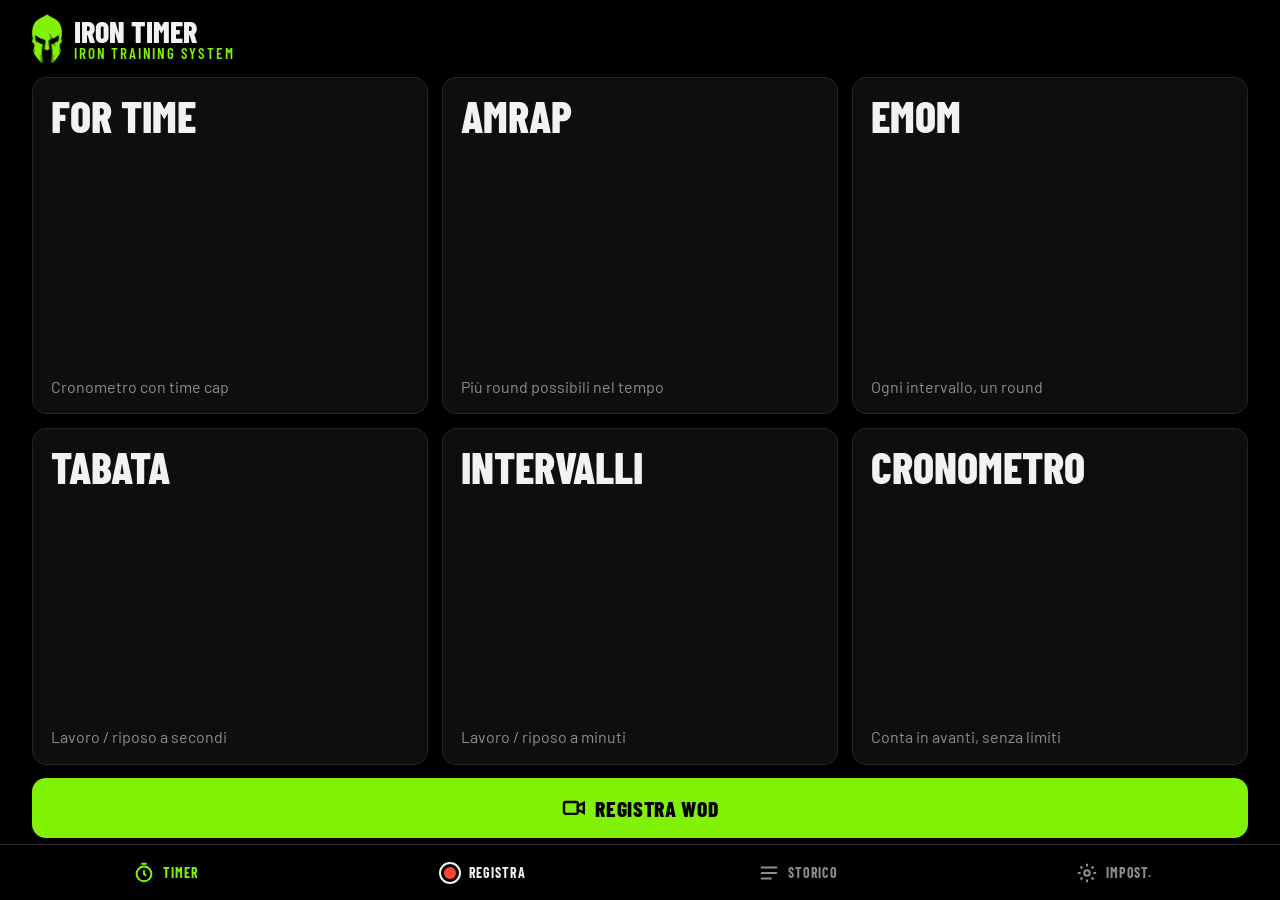
==== index.html @ 82e9e779 "Layout adattivo: tutte le schermate senza scroll su telefono e tablet Co-Authored-By: Claude Opus 5." ====
<!doctype html>
<html lang="it">
<head>
<meta charset="utf-8">
<meta name="viewport" content="width=device-width,initial-scale=1,viewport-fit=cover,user-scalable=no">
<title>Iron Timer</title>
<meta name="theme-color" content="#000000">
<meta name="apple-mobile-web-app-capable" content="yes">
<meta name="mobile-web-app-capable" content="yes">
<meta name="apple-mobile-web-app-status-bar-style" content="black-translucent">
<meta name="apple-mobile-web-app-title" content="Iron Timer">
<link rel="manifest" href="manifest.webmanifest">
<link rel="apple-touch-icon" href="img/apple-touch-icon.png">
<link rel="icon" href="img/icon-192.png">
<link rel="preconnect" href="https://fonts.googleapis.com">
<link rel="preconnect" href="https://fonts.gstatic.com" crossorigin>
<link href="https://fonts.googleapis.com/css2?family=Barlow+Condensed:wght@500;600;700;800&family=Barlow:wght@400;500;600&display=swap" rel="stylesheet">
<style>
/* Every screen is sized from the visible height (--vh) so it fits without scrolling
   on any phone or tablet, portrait or landscape. Only the history list scrolls. */
:root{
  --g:#81F105; --red:#ff4433; --bg:#000; --p:#0e0e0e; --p2:#171717; --b:#262626;
  --t:#f2f2f2; --m:#8d8d8d;
  --st:env(safe-area-inset-top); --sb:env(safe-area-inset-bottom);
  --sl:env(safe-area-inset-left); --sr:env(safe-area-inset-right);
  --cond:'Barlow Condensed','Arial Narrow',system-ui,sans-serif;
  --body:'Barlow',system-ui,-apple-system,sans-serif;
  --vh:1vh;
  --gap:clamp(6px,calc(var(--vh)*1.5),14px);
  --navh:clamp(50px,calc(var(--vh)*8),64px);
  --btn:clamp(42px,calc(var(--vh)*7),62px);
}
@supports (height:1dvh){:root{--vh:1dvh}}
@media (orientation:landscape){:root{--navh:clamp(40px,calc(var(--vh)*10),56px);--btn:clamp(40px,calc(var(--vh)*11),60px)}}
*{box-sizing:border-box;-webkit-tap-highlight-color:transparent}
html,body{margin:0;height:100%;background:var(--bg);color:var(--t);font-family:var(--body);overscroll-behavior:none;overflow:hidden}
body{-webkit-user-select:none;user-select:none;-webkit-text-size-adjust:100%}
button{font:inherit;color:inherit;background:none;border:0;cursor:pointer;padding:0}
input,select{font:inherit;color:var(--t)}
h1,h2,h3{font-family:var(--cond);text-transform:uppercase;letter-spacing:.02em;margin:0}
.muted{color:var(--m)}
.view{position:fixed;inset:0;display:none;flex-direction:column;gap:var(--gap);
  padding:calc(var(--st) + var(--gap)) calc(var(--sr) + clamp(12px,3vw,32px)) calc(var(--sb) + var(--gap)) calc(var(--sl) + clamp(12px,3vw,32px))}
.view.on{display:flex}
.fit{flex:1;min-height:0;display:flex;flex-direction:column;gap:var(--gap)}
.navpad{padding-bottom:calc(var(--sb) + var(--navh) + 6px)}

/* header */
.hdr{display:flex;align-items:center;gap:12px;flex:none}
.hdr img{height:clamp(30px,calc(var(--vh)*6),50px);width:auto}
.hdr .tt{font-family:var(--cond);font-weight:800;font-size:clamp(20px,calc(var(--vh)*3.4),30px);line-height:1;text-transform:uppercase}
.hdr .tt small{display:block;font-size:.5em;font-weight:600;color:var(--g);letter-spacing:.12em}
.hdr .sp{flex:1}
.topbar{display:flex;align-items:center;justify-content:space-between;gap:10px;flex:none}
.back{display:flex;align-items:center;gap:6px;font-family:var(--cond);font-weight:700;font-size:clamp(15px,calc(var(--vh)*2.4),20px);text-transform:uppercase;color:var(--m);height:clamp(30px,calc(var(--vh)*5),40px)}
.pillbtn{height:clamp(30px,calc(var(--vh)*5),40px);padding:0 14px;border-radius:999px;background:var(--p2);border:1px solid var(--b);font-family:var(--cond);font-weight:700;font-size:clamp(14px,calc(var(--vh)*2.2),18px);text-transform:uppercase;letter-spacing:.04em}
.pillbtn:active{border-color:var(--g);color:var(--g)}

/* buttons */
.cta{display:flex;align-items:center;justify-content:center;gap:10px;width:100%;height:var(--btn);flex:none;border-radius:14px;background:var(--g);color:#000;font-family:var(--cond);font-weight:800;font-size:clamp(16px,calc(var(--btn)*.36),23px);text-transform:uppercase;letter-spacing:.03em;text-decoration:none;text-align:center;line-height:1.05;padding:0 10px}
.cta svg{width:1.1em;height:1.1em;flex:none}
.cta.sec{background:var(--p2);color:var(--t);border:1px solid var(--b)}
.cta.red{background:var(--red);color:#fff}
.cta:active{filter:brightness(.85)}

/* home */
.grid{flex:1;min-height:0;display:grid;grid-template-columns:1fr 1fr;grid-template-rows:repeat(3,1fr);gap:var(--gap)}
.mode{min-height:0;background:var(--p);border:1px solid var(--b);border-radius:14px;padding:clamp(8px,calc(var(--vh)*1.8),18px) clamp(10px,2.5vw,18px);text-align:left;display:flex;flex-direction:column;justify-content:space-between;overflow:hidden;transition:border-color .15s,transform .1s}
.mode:active{transform:scale(.97);border-color:var(--g)}
.mode b{font-family:var(--cond);font-size:clamp(18px,calc(var(--vh)*4.4),40px);font-weight:800;text-transform:uppercase;line-height:1}
.mode span{font-size:clamp(11px,calc(var(--vh)*1.7),15px);color:var(--m);line-height:1.25}
.prow{display:flex;align-items:center;gap:8px;flex:none;min-height:0}
.prow .lb{font-family:var(--cond);font-weight:700;font-size:13px;letter-spacing:.12em;color:var(--m);text-transform:uppercase;flex:none}
.pstrip{display:flex;gap:8px;overflow-x:auto;scrollbar-width:none;flex:1;min-width:0;-webkit-overflow-scrolling:touch}
.pstrip::-webkit-scrollbar{display:none}
.pchip{flex:none;display:flex;align-items:center;gap:6px;height:clamp(34px,calc(var(--vh)*5.5),46px);padding:0 4px 0 14px;border-radius:999px;background:var(--p);border:1px solid var(--b);font-family:var(--cond);font-weight:700;font-size:clamp(14px,calc(var(--vh)*2.2),18px);text-transform:uppercase;white-space:nowrap}
.pchip .x{width:28px;height:28px;border-radius:50%;color:var(--m);font-size:18px}
.empty{color:var(--m);font-size:13px}

/* bottom nav */
.nav{position:fixed;left:0;right:0;bottom:0;height:calc(var(--navh) + var(--sb));display:none;background:rgba(0,0,0,.94);border-top:1px solid var(--b);padding:0 calc(var(--sr) + 8px) var(--sb) calc(var(--sl) + 8px);z-index:20}
.nav.on{display:flex}
.nav button{flex:1;display:flex;flex-direction:column;align-items:center;justify-content:center;gap:2px;font-family:var(--cond);font-weight:700;font-size:13px;letter-spacing:.06em;text-transform:uppercase;color:var(--m)}
.nav button svg,.nav .recb i{width:22px;height:22px}
.nav button.on{color:var(--g)}
.nav .recb{color:var(--t)}
.nav .recb i{display:block;border-radius:50%;border:2px solid currentColor;position:relative}
.nav .recb i:after{content:'';position:absolute;inset:3px;border-radius:50%;background:var(--red)}

/* setup */
.titrow{display:flex;align-items:baseline;gap:12px;flex:none;flex-wrap:wrap}
#suTitle{font-size:clamp(26px,calc(var(--vh)*5.5),52px);line-height:1;color:var(--g)}
#suDesc{font-size:clamp(12px,calc(var(--vh)*1.8),15px)}
.sumain{flex:1;min-height:0;display:flex;flex-direction:column;gap:var(--gap)}
.sufields{flex:1;min-height:0;display:grid;grid-auto-rows:minmax(0,1fr);gap:var(--gap)}
.field{background:var(--p);border:1px solid var(--b);border-radius:14px;padding:clamp(8px,calc(var(--vh)*1.6),16px) clamp(10px,2.5vw,16px);min-height:0;display:flex;flex-direction:column;justify-content:center;gap:clamp(4px,calc(var(--vh)*1),10px)}
.field label,.flabel{display:block;font-family:var(--cond);font-weight:700;font-size:clamp(12px,calc(var(--vh)*1.8),15px);letter-spacing:.1em;text-transform:uppercase;color:var(--m)}
.stp{display:flex;align-items:center;justify-content:space-between;gap:10px;min-height:0}
.stp button{width:var(--btn);height:var(--btn);border-radius:12px;background:var(--p2);border:1px solid var(--b);font-size:calc(var(--btn)*.48);font-weight:600;flex:none}
.stp button:active{border-color:var(--g);color:var(--g)}
.stp .val{flex:1;text-align:center;font-family:var(--cond);font-weight:800;font-size:clamp(26px,calc(var(--vh)*6.5),64px);line-height:1;font-variant-numeric:tabular-nums;white-space:nowrap}
.stp .val small{font-size:.4em;color:var(--m);font-weight:600;margin-left:4px}
.stp .val .none{font-size:.62em}
.txt{width:100%;height:clamp(36px,calc(var(--vh)*5.6),48px);border-radius:10px;background:var(--p2);border:1px solid var(--b);padding:0 12px;font-size:16px;-webkit-user-select:text;user-select:text}
.txt:focus{outline:none;border-color:var(--g)}
.namef{flex:none}
#suBtns{display:flex;gap:var(--gap);flex:none}

/* run */
#run{transition:background .25s}
#run.rest{background:#1a0705}
#run.prep{background:#0b0b0b}
.runmain{flex:1;display:flex;flex-direction:column;min-height:0;min-width:0}
.runtop{display:flex;align-items:center;justify-content:space-between;gap:10px}
.runtop .lbl{font-family:var(--cond);font-weight:700;font-size:clamp(15px,calc(var(--vh)*2.4),22px);text-transform:uppercase;letter-spacing:.06em;color:var(--m);white-space:nowrap;overflow:hidden;text-overflow:ellipsis}
.runtop img{height:clamp(26px,calc(var(--vh)*4.4),40px);width:auto;flex:none}
.runmid{flex:1;display:flex;flex-direction:column;align-items:center;justify-content:center;min-height:0;overflow:hidden}
.phase{font-family:var(--cond);font-weight:800;font-size:clamp(20px,calc(var(--vh)*4.5),48px);letter-spacing:.14em;text-transform:uppercase;color:var(--g)}
#run.rest .phase{color:var(--red)}
#run.prep .phase{color:var(--t)}
.big{font-family:var(--cond);font-weight:800;line-height:.9;font-variant-numeric:tabular-nums;font-size:min(31vw,calc(var(--vh)*40));color:var(--g)}
#run.rest .big{color:var(--red)}
#run.prep .big{color:var(--t)}
.sub{font-family:var(--cond);font-weight:700;font-size:clamp(18px,calc(var(--vh)*4),40px);text-transform:uppercase;letter-spacing:.06em;margin-top:4px;text-align:center}
.sub2{font-size:clamp(12px,calc(var(--vh)*1.9),17px);color:var(--m);margin-top:2px;font-variant-numeric:tabular-nums;text-align:center}
.prog{height:6px;background:var(--p2);border-radius:3px;overflow:hidden;margin:var(--gap) 0 0;flex:none}
.prog i{display:block;height:100%;width:0;background:var(--g)}
#run.rest .prog i{background:var(--red)}
.runbtns{display:flex;gap:var(--gap);flex:none}
.runbtns button{height:clamp(54px,calc(var(--vh)*9),84px);border-radius:16px;font-family:var(--cond);font-weight:800;font-size:clamp(18px,calc(var(--vh)*3),28px);text-transform:uppercase}
.rb-sm{flex:0 0 26%;background:var(--p2);border:1px solid var(--b)}
.rb-round{flex:1;background:var(--g);color:#000}
.rb-round:active{filter:brightness(.8)}
.rb-round[hidden]{display:none}

/* record */
#rec{padding:0;gap:0;background:#000}
#rec.on{display:flex;flex-direction:column}
.swrap{position:relative;flex:1;min-height:0;min-width:0;overflow:hidden}
.stage{position:absolute;left:50%;top:50%;transform:translate(-50%,-50%);overflow:hidden;background:#050505}
.stage video,.stage canvas.ov{position:absolute;inset:0;width:100%;height:100%;object-fit:cover}
.stage video.mir{transform:scaleX(-1)}
.rtop{display:flex;align-items:center;gap:8px;flex:none;padding:calc(var(--st) + 10px) calc(var(--sr) + 12px) 10px calc(var(--sl) + 12px)}
.rbtn{width:44px;height:44px;border-radius:50%;background:rgba(255,255,255,.08);display:flex;align-items:center;justify-content:center;flex:none}
.rbtn svg{width:22px;height:22px}
.rbtn:disabled{opacity:.35}
.chip{flex:1;min-width:0;height:44px;border-radius:22px;background:rgba(255,255,255,.08);display:flex;align-items:center;justify-content:center;gap:8px;padding:0 14px;font-family:var(--cond);font-weight:700;font-size:17px;text-transform:uppercase;letter-spacing:.04em;white-space:nowrap;overflow:hidden}
.chip b{color:var(--g);overflow:hidden;text-overflow:ellipsis}
.rtimer{display:none}
.recdot{display:none;align-items:center;gap:6px;font-family:var(--cond);font-weight:700;font-size:18px;font-variant-numeric:tabular-nums}
.recdot i{width:10px;height:10px;border-radius:50%;background:var(--red);animation:bl 1s infinite}
@keyframes bl{50%{opacity:.2}}
#rec.recording .recdot{display:flex}
#rec.recording .chip{display:none}
.rbot{display:flex;align-items:center;justify-content:space-around;flex:none;padding:12px calc(var(--sr) + 12px) calc(var(--sb) + 14px) calc(var(--sl) + 12px)}
.shut{width:76px;height:76px;border-radius:50%;border:4px solid #fff;display:flex;align-items:center;justify-content:center}
.shut i{width:58px;height:58px;border-radius:50%;background:var(--red);transition:all .2s}
#rec.recording .shut i{width:28px;height:28px;border-radius:7px}
.side{width:60px;height:60px;border-radius:50%;background:rgba(255,255,255,.08);display:flex;align-items:center;justify-content:center;font-family:var(--cond);font-weight:800;font-size:15px;text-transform:uppercase;line-height:1;text-align:center}
.side svg{width:28px;height:28px}
.side.rnd{background:var(--g);color:#000;font-size:17px}
.side[hidden]{visibility:hidden;display:flex}
.camerr{position:absolute;inset:0;display:none;align-items:center;justify-content:center;text-align:center;padding:30px;color:var(--m);z-index:2}
.camerr.on{display:flex}
.flash{position:absolute;inset:0;background:#fff;opacity:0;pointer-events:none;z-index:4;transition:opacity .25s}
#rc{position:fixed;left:-9999px;top:0;width:2px;height:2px;opacity:0;pointer-events:none}

/* history (the one screen that scrolls: it is a growing list) */
.scroll{flex:1;min-height:0;overflow-y:auto;-webkit-overflow-scrolling:touch}
.list{display:flex;flex-direction:column;gap:8px}
.item{display:flex;align-items:center;gap:12px;background:var(--p);border:1px solid var(--b);border-radius:12px;padding:12px 14px;text-align:left;width:100%}
.item .grow{flex:1;min-width:0}
.item .t1{font-family:var(--cond);font-weight:700;font-size:20px;text-transform:uppercase;white-space:nowrap;overflow:hidden;text-overflow:ellipsis}
.item .t2{font-size:13px;color:var(--m)}
.item .res{font-family:var(--cond);font-weight:800;font-size:24px;color:var(--g);white-space:nowrap}
.x{width:32px;height:32px;border-radius:8px;color:var(--m);font-size:20px;flex:none}

/* settings */
.sgrid{flex:1;min-height:0;display:grid;grid-template-columns:1fr;grid-auto-rows:minmax(0,auto);align-content:start;gap:var(--gap)}
.sgrid .field>*{flex-shrink:0}
.foot{font-size:12px;color:var(--m);text-align:center;margin-top:4px}

/* toggle pills + segmented controls */
.pills{display:grid;grid-template-columns:repeat(3,1fr);gap:8px}
.pill{display:flex;height:clamp(36px,calc(var(--vh)*5.5),46px);min-width:0}
.pill input{position:absolute;opacity:0;width:0;height:0}
.pill span{flex:1;display:flex;align-items:center;justify-content:center;text-align:center;border-radius:10px;background:var(--p2);border:1px solid var(--b);font-size:clamp(12px,calc(var(--vh)*1.9),15px);font-weight:600;color:var(--m);padding:0 4px;line-height:1.1;transition:.15s}
.pill input:checked+span{background:var(--g);border-color:var(--g);color:#000}
.seg{display:flex;background:var(--p2);border:1px solid var(--b);border-radius:10px;padding:3px;gap:3px}
.seg button{flex:1;height:clamp(30px,calc(var(--vh)*4.6),38px);border-radius:8px;font-family:var(--cond);font-weight:700;font-size:clamp(14px,calc(var(--vh)*2.2),17px);text-transform:uppercase;color:var(--m);padding:0 6px;white-space:nowrap}
.seg button.on{background:var(--g);color:#000}
.srow{display:flex;align-items:center;gap:10px}
.srow .flabel{width:86px;flex:none}
.srow .seg{flex:1}

/* sheets */
.sheet{position:fixed;inset:0;z-index:40;display:none;background:rgba(0,0,0,.6)}
.sheet.on{display:block}
.pan{position:absolute;left:0;right:0;bottom:0;max-height:calc(var(--vh)*100 - var(--st) - 8px);overflow-y:auto;background:#0d0d0d;border-top:1px solid var(--b);border-radius:20px 20px 0 0;padding:clamp(12px,calc(var(--vh)*2),20px) calc(var(--sr) + 16px) calc(var(--sb) + 14px) calc(var(--sl) + 16px);display:flex;flex-direction:column;gap:var(--gap)}
.pan h2{font-size:clamp(20px,calc(var(--vh)*3.4),28px)}
.pcols{display:flex;flex-direction:column;gap:var(--gap)}
.pcol{display:flex;flex-direction:column;gap:var(--gap);min-width:0}
.media{width:100%;max-height:calc(var(--vh)*45);border-radius:12px;background:#000;display:block;object-fit:contain}
.res-big{font-family:var(--cond);font-weight:800;font-size:clamp(40px,calc(var(--vh)*8),72px);color:var(--g);line-height:1;text-align:center;font-variant-numeric:tabular-nums}
.splits{font-size:13px;color:var(--m);text-align:center;font-variant-numeric:tabular-nums}
.tiles{display:grid;grid-template-columns:repeat(auto-fill,minmax(150px,1fr));gap:8px}
.tile{background:var(--p);border:1px solid var(--b);border-radius:12px;padding:10px 12px;text-align:left;min-width:0}
.tile b{display:block;font-family:var(--cond);font-weight:800;font-size:19px;text-transform:uppercase;white-space:nowrap;overflow:hidden;text-overflow:ellipsis}
.tile span{display:block;font-size:12px;color:var(--m);white-space:nowrap;overflow:hidden;text-overflow:ellipsis}
.tile:active{border-color:var(--g)}
.btnrow{display:flex;gap:var(--gap)}
.btnrow>.cta,#suBtns>.cta{flex:1 1 0;width:auto;min-width:0}

/* install banner, toast */
.inst{display:none;align-items:center;gap:10px;background:var(--p2);border:1px solid var(--b);border-radius:12px;padding:8px 10px;font-size:13px;line-height:1.3;flex:none}
.inst.on{display:flex}
.inst .grow{flex:1}
.inst button.go{background:var(--g);color:#000;border-radius:8px;padding:7px 12px;font-family:var(--cond);font-weight:800;text-transform:uppercase}
.toast{position:fixed;left:50%;bottom:calc(var(--sb) + var(--navh) + 30px);transform:translateX(-50%);background:#222;color:#fff;padding:10px 16px;border-radius:10px;font-size:15px;z-index:60;opacity:0;transition:opacity .25s;pointer-events:none;max-width:86vw;text-align:center}
.toast.on{opacity:1}

/* ===== tablets and wide screens (portrait) ===== */
@media (min-width:700px) and (orientation:portrait){
  .sgrid{grid-template-columns:1fr 1fr}
  .mode b{font-size:clamp(28px,5.5vw,52px)}
  .mode span{font-size:clamp(13px,2vw,18px)}
  .pan{left:50%;right:auto;width:min(100%,640px);transform:translateX(-50%)}
}

/* ===== landscape (phones and tablets) ===== */
@media (orientation:landscape){
  .grid{grid-template-columns:repeat(3,1fr);grid-template-rows:repeat(2,1fr)}
  .mode b{font-size:clamp(18px,calc(var(--vh)*6.4),44px)}
  .mode span{font-size:clamp(11px,calc(var(--vh)*2.6),16px)}
  .nav button{flex-direction:row;gap:8px;font-size:14px}
  /* setup: settings on the left, actions on the right */
  .sumain{display:grid;grid-template-columns:1fr minmax(170px,28%);grid-template-rows:minmax(0,1fr) auto;gap:var(--gap)}
  .sufields{grid-column:1;grid-row:1;grid-auto-flow:column;grid-auto-columns:minmax(0,1fr);grid-auto-rows:auto;grid-template-rows:minmax(0,1fr)}
  .namef{grid-column:1;grid-row:2}
  #suBtns{grid-column:2;grid-row:1 / span 2;flex-direction:column}
  #suBtns .cta{flex:1;height:auto;min-height:40px}
  .stp{flex-wrap:wrap;row-gap:clamp(4px,calc(var(--vh)*1.5),12px)}
  .stp .val{order:-1;flex:1 0 100%;font-size:clamp(26px,calc(var(--vh)*11),110px)}
  .stp button{flex:1;width:auto;height:clamp(36px,calc(var(--vh)*10),76px)}
  /* settings in two columns */
  .sgrid{grid-template-columns:1fr 1fr}
  /* timer: number on the left, buttons stacked on the right */
  #run.on{flex-direction:row}
  .runbtns{flex-direction:column;width:clamp(120px,20vw,220px)}
  .runbtns button{height:auto;flex:1;min-height:0}
  .rb-sm{flex:1 1 0}
  .rb-round{flex:2 1 0}
  .big{font-size:min(21vw,calc(var(--vh)*52))}
  .phase{font-size:clamp(18px,calc(var(--vh)*6.5),44px)}
  .sub{font-size:clamp(18px,calc(var(--vh)*7),40px)}
  .sub2{font-size:clamp(12px,calc(var(--vh)*3.2),17px)}
  /* camera: controls on the sides, like the phone camera */
  #rec.on{flex-direction:row}
  #rec .rtop{flex-direction:column;justify-content:space-between;padding:calc(var(--st) + 12px) 10px calc(var(--sb) + 12px) calc(var(--sl) + 10px)}
  #rec .chip{display:none}
  .rtimer{display:flex}
  #rec.recording .rtimer{display:none}
  .recdot{flex:none!important;writing-mode:vertical-rl;transform:rotate(180deg);font-size:16px}
  #rec .rbot{flex-direction:column-reverse;justify-content:space-around;padding:calc(var(--st) + 12px) calc(var(--sr) + 12px) calc(var(--sb) + 12px) 10px}
  .shut{width:70px;height:70px}.shut i{width:54px;height:54px}
  .side{width:56px;height:56px}
  /* sheets: wider, content in two columns */
  .pan{left:50%;right:auto;width:min(100%,900px);transform:translateX(-50%)}
  .pcols{flex-direction:row;align-items:stretch}
  .pcols>.pcol{flex:1}
  .media{max-height:calc(var(--vh)*62)}
}
@media (orientation:landscape) and (max-height:430px){
  .hdr .tt small{display:none}
  #suDesc{display:none}
  .mode span{display:none}
  .mode{justify-content:center}
}
@media (max-height:600px) and (orientation:portrait){
  .mode span{display:none}
}
</style>
</head>
<body>

<!-- HOME -->
<section class="view on navpad" id="home">
  <div class="hdr"><img src="img/helmet.png" alt=""><div class="tt">Iron Timer<small>Iron Training System</small></div></div>
  <div class="inst" id="inst"><div class="grow" id="instTxt"></div><button class="go" id="instGo" hidden>Installa</button><button class="x" id="instX">×</button></div>
  <div class="fit">
    <div class="grid" id="modes"></div>
    <button class="cta" id="homeRec"><svg viewBox="0 0 24 24" fill="none" stroke="currentColor" stroke-width="2.4"><rect x="2" y="6" width="14" height="12" rx="2"/><path d="M16 10l6-3v10l-6-3z"/></svg>Registra WOD</button>
    <div class="prow" id="prow"><span class="lb">Preset</span><div class="pstrip" id="presets"></div></div>
  </div>
</section>

<!-- SETUP -->
<section class="view" id="setup">
  <div class="topbar"><button class="back" data-back>‹ Indietro</button><button class="pillbtn" id="suSave">☆ Salva preset</button></div>
  <div class="titrow"><h1 id="suTitle"></h1><span class="muted" id="suDesc"></span></div>
  <div class="sumain">
    <div class="sufields" id="suFields"></div>
    <div class="field namef"><input class="txt" id="suName" placeholder="Nome del WOD (facoltativo): Fran, Murph…" maxlength="40"></div>
    <div id="suBtns">
      <button class="cta" id="suStart">Avvia timer</button>
      <button class="cta red" id="suRec">Registra con timer</button>
    </div>
  </div>
</section>

<!-- RUN -->
<section class="view" id="run">
  <div class="runmain">
    <div class="runtop"><div class="lbl" id="runLbl"></div><img src="img/helmet.png" alt=""></div>
    <div class="runmid">
      <div class="phase" id="runPhase"></div>
      <div class="big" id="runBig">0:00</div>
      <div class="sub" id="runSub"></div>
      <div class="sub2" id="runSub2"></div>
    </div>
    <div class="prog"><i id="runProg"></i></div>
  </div>
  <div class="runbtns">
    <button class="rb-sm" id="runStop">Stop</button>
    <button class="rb-round" id="runRound">+1 Round</button>
    <button class="rb-sm" id="runPause">Pausa</button>
  </div>
</section>

<!-- RECORD -->
<section class="view" id="rec">
  <div class="rtop">
    <button class="rbtn" id="recClose" aria-label="Chiudi"><svg viewBox="0 0 24 24" fill="none" stroke="#fff" stroke-width="2.5" stroke-linecap="round"><path d="M6 6l12 12M18 6L6 18"/></svg></button>
    <button class="chip" id="recChip"><span class="muted">Timer</span><b id="recChipTxt">Nessuno</b></button>
    <button class="rbtn rtimer" id="recTmr" aria-label="Timer"><svg viewBox="0 0 24 24" fill="none" stroke="#81F105" stroke-width="2.4" stroke-linecap="round"><circle cx="12" cy="13" r="8"/><path d="M12 9v4l2.5 2M9 2h6"/></svg></button>
    <div class="recdot" style="flex:1;justify-content:center"><i></i><span id="recTime">0:00</span></div>
    <button class="rbtn" id="recOv" aria-label="Dati sul video"><svg viewBox="0 0 24 24" fill="none" stroke="#fff" stroke-width="2.2" stroke-linecap="round"><path d="M4 7h10M18 7h2M4 17h4M12 17h8"/><circle cx="16" cy="7" r="2"/><circle cx="10" cy="17" r="2"/></svg></button>
    <button class="rbtn" id="recFlip" aria-label="Gira camera"><svg viewBox="0 0 24 24" fill="none" stroke="#fff" stroke-width="2.2" stroke-linecap="round" stroke-linejoin="round"><path d="M20 11a8 8 0 0 0-14.3-4.9L4 8"/><path d="M4 4v4h4"/><path d="M4 13a8 8 0 0 0 14.3 4.9L20 16"/><path d="M20 20v-4h-4"/></svg></button>
  </div>
  <div class="swrap" id="swrap">
    <div class="stage" id="stage">
      <video id="vid" playsinline muted autoplay></video>
      <canvas class="ov" id="ov"></canvas>
    </div>
    <div class="camerr" id="camErr"></div>
    <div class="flash" id="flash"></div>
  </div>
  <div class="rbot">
    <button class="side" id="recPhoto" aria-label="Foto"><svg viewBox="0 0 24 24" fill="none" stroke="#fff" stroke-width="2.2" stroke-linejoin="round"><path d="M4 8h3l2-3h6l2 3h3v11H4z"/><circle cx="12" cy="13" r="3.5"/></svg></button>
    <button class="shut" id="recBtn" aria-label="Registra"><i></i></button>
    <button class="side rnd" id="recRound" hidden>+1<br>Rnd</button>
  </div>
  <canvas id="rc"></canvas>
</section>

<!-- HISTORY -->
<section class="view navpad" id="hist">
  <div class="hdr"><img src="img/helmet.png" alt=""><div class="tt">Storico<small>I tuoi WOD</small></div></div>
  <div class="scroll"><div class="list" id="histList"></div></div>
</section>

<!-- SETTINGS -->
<section class="view navpad" id="sett">
  <div class="hdr"><img src="img/helmet.png" alt=""><div class="tt">Impostazioni<small>Iron Timer</small></div></div>
  <div class="sgrid">
    <div class="field"><span class="flabel">Conto alla rovescia iniziale</span><div class="seg" id="setCd"></div></div>
    <div class="field"><span class="flabel">Avvisi</span><div class="pills">
      <label class="pill"><input type="checkbox" id="setBeep"><span>Beep</span></label>
      <label class="pill"><input type="checkbox" id="setVoice"><span>Voce</span></label>
      <label class="pill"><input type="checkbox" id="setVib"><span>Vibrazione</span></label>
    </div></div>
    <div class="field"><span class="flabel">Il tuo nome (per i video)</span><input class="txt" id="setName" placeholder="Nome atleta" maxlength="30"></div>
    <div class="field"><span class="flabel">Qualità video</span><div class="seg" id="setQ"></div></div>
    <div class="field"><div class="btnrow"><button class="cta sec" id="setClear" style="height:clamp(36px,calc(var(--vh)*5.6),46px);font-size:16px">Cancella storico</button></div>
      <div class="foot">Iron Timer v4 · Iron Training System · I dati restano su questo dispositivo</div></div>
  </div>
</section>

<nav class="nav on" id="nav">
  <button data-go="home" class="on"><svg viewBox="0 0 24 24" fill="none" stroke="currentColor" stroke-width="2.2"><circle cx="12" cy="13" r="8"/><path d="M12 9v4l2.5 2M9 2h6"/></svg>Timer</button>
  <button data-go="rec" class="recb"><i></i>Registra</button>
  <button data-go="hist"><svg viewBox="0 0 24 24" fill="none" stroke="currentColor" stroke-width="2.2" stroke-linecap="round"><path d="M4 6h16M4 12h16M4 18h10"/></svg>Storico</button>
  <button data-go="sett"><svg viewBox="0 0 24 24" fill="none" stroke="currentColor" stroke-width="2.2"><circle cx="12" cy="12" r="3"/><path d="M12 2v3M12 19v3M2 12h3M19 12h3M4.9 4.9l2.1 2.1M17 17l2.1 2.1M4.9 19.1L7 17M17 7l2.1-2.1"/></svg>Impost.</button>
</nav>

<!-- Overlay settings sheet -->
<div class="sheet" id="shOv"><div class="pan">
  <h2>Dati sul video</h2>
  <div class="pcols">
    <div class="pcol"><div class="pills" id="ovToggles"></div><input class="txt" id="ovName" placeholder="Nome atleta" maxlength="30"></div>
    <div class="pcol">
      <div class="srow"><span class="flabel">Posizione</span><div class="seg" id="ovPos"></div></div>
      <div class="srow"><span class="flabel">Misura</span><div class="seg" id="ovSize"></div></div>
      <div class="srow"><span class="flabel">Sfondo</span><div class="seg" id="ovBg"></div></div>
      <div class="srow"><span class="flabel">Colore</span><div class="seg" id="ovCol"></div></div>
    </div>
  </div>
  <button class="cta" data-close>Fatto</button>
</div></div>

<!-- Timer pick sheet (record) -->
<div class="sheet" id="shPick"><div class="pan">
  <h2>Timer per la ripresa</h2>
  <div class="tiles" id="pickList"></div>
  <button class="cta sec" data-close>Chiudi</button>
</div></div>

<!-- Result sheet -->
<div class="sheet" id="shRes"><div class="pan">
  <div class="pcols">
    <div class="pcol" style="justify-content:center">
      <h2 id="resTitle">Risultato</h2>
      <div class="res-big" id="resBig"></div>
      <div class="splits" id="resSplits"></div>
    </div>
    <div class="pcol">
      <div id="resRepsF" style="display:flex;gap:10px"><input class="txt" id="resRounds" type="number" inputmode="numeric" placeholder="Round"><input class="txt" id="resReps" type="number" inputmode="numeric" placeholder="+ Reps"></div>
      <input class="txt" id="resNotes" placeholder="Note: RX, 43 kg, scaled…" maxlength="80">
      <div class="btnrow"><button class="cta sec" id="resDiscard">Scarta</button><button class="cta" id="resSave">Salva</button></div>
    </div>
  </div>
</div></div>

<!-- Media sheet -->
<div class="sheet" id="shMedia"><div class="pan">
  <div class="pcols">
    <div class="pcol" style="flex:1.6"><h2 id="mTitle">Video pronto</h2><div id="mBox"></div></div>
    <div class="pcol" style="justify-content:flex-end">
      <p class="muted" id="mHint" style="font-size:13px;margin:0"></p>
      <button class="cta" id="mShare">Salva / Condividi</button>
      <a class="cta sec" id="mDl" download>Scarica file</a>
      <button class="cta sec" id="mClose">Chiudi</button>
    </div>
  </div>
</div></div>

<div class="toast" id="toast"></div>
<script src="app.js"></script>
</body>
</html>
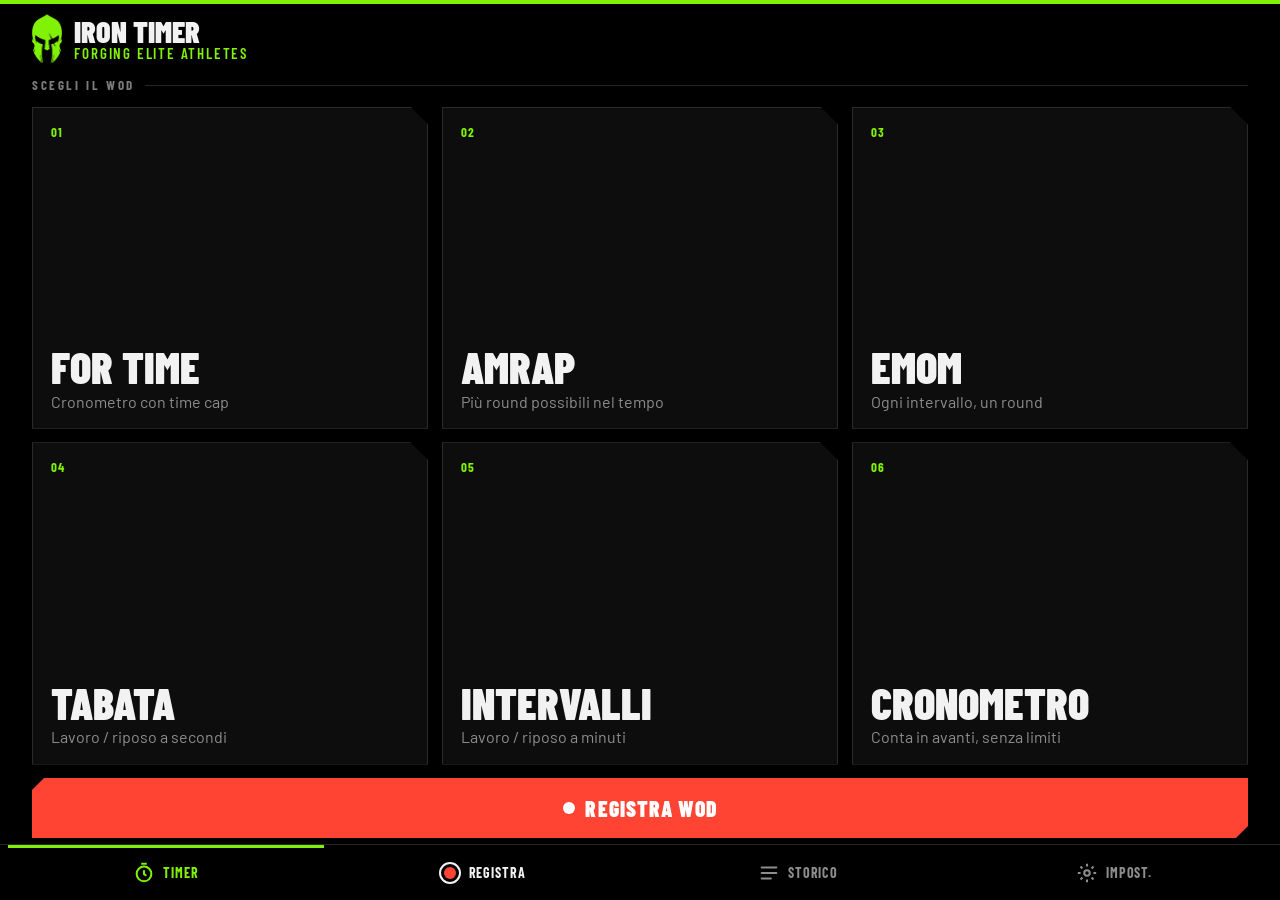
==== commit 81e4ae97: "Stile A Spartano: angoli tagliati, numeri luminosi, barra a tacche, overlay con filo verde Co-Author" ====
--- a/index.html
+++ b/index.html
@@ -14,7 +14,7 @@
 <link rel="icon" href="img/icon-192.png">
 <link rel="preconnect" href="https://fonts.googleapis.com">
 <link rel="preconnect" href="https://fonts.gstatic.com" crossorigin>
-<link href="https://fonts.googleapis.com/css2?family=Barlow+Condensed:wght@500;600;700;800&family=Barlow:wght@400;500;600&display=swap" rel="stylesheet">
+<link href="https://fonts.googleapis.com/css2?family=Barlow+Condensed:wght@500;600;700;800;900&family=Barlow:wght@400;500;600&display=swap" rel="stylesheet">
 <style>
 /* Every screen is sized from the visible height (--vh) so it fits without scrolling
    on any phone or tablet, portrait or landscape. Only the history list scrolls. */
@@ -68,7 +68,7 @@
 .mode{min-height:0;background:var(--p);border:1px solid var(--b);border-radius:14px;padding:clamp(8px,calc(var(--vh)*1.8),18px) clamp(10px,2.5vw,18px);text-align:left;display:flex;flex-direction:column;justify-content:space-between;overflow:hidden;transition:border-color .15s,transform .1s}
 .mode:active{transform:scale(.97);border-color:var(--g)}
 .mode b{font-family:var(--cond);font-size:clamp(18px,calc(var(--vh)*4.4),40px);font-weight:800;text-transform:uppercase;line-height:1}
-.mode span{font-size:clamp(11px,calc(var(--vh)*1.7),15px);color:var(--m);line-height:1.25}
+.mode .d{font-size:clamp(11px,calc(var(--vh)*1.7),15px);color:var(--m);line-height:1.25}
 .prow{display:flex;align-items:center;gap:8px;flex:none;min-height:0}
 .prow .lb{font-family:var(--cond);font-weight:700;font-size:13px;letter-spacing:.12em;color:var(--m);text-transform:uppercase;flex:none}
 .pstrip{display:flex;gap:8px;overflow-x:auto;scrollbar-width:none;flex:1;min-width:0;-webkit-overflow-scrolling:touch}
@@ -125,7 +125,7 @@
 .sub2{font-size:clamp(12px,calc(var(--vh)*1.9),17px);color:var(--m);margin-top:2px;font-variant-numeric:tabular-nums;text-align:center}
 .prog{height:6px;background:var(--p2);border-radius:3px;overflow:hidden;margin:var(--gap) 0 0;flex:none}
 .prog i{display:block;height:100%;width:0;background:var(--g)}
-#run.rest .prog i{background:var(--red)}
+#run.rest .prog i.on{background:var(--red)}
 .runbtns{display:flex;gap:var(--gap);flex:none}
 .runbtns button{height:clamp(54px,calc(var(--vh)*9),84px);border-radius:16px;font-family:var(--cond);font-weight:800;font-size:clamp(18px,calc(var(--vh)*3),28px);text-transform:uppercase}
 .rb-sm{flex:0 0 26%;background:var(--p2);border:1px solid var(--b)}
@@ -218,12 +218,65 @@
 .inst button.go{background:var(--g);color:#000;border-radius:8px;padding:7px 12px;font-family:var(--cond);font-weight:800;text-transform:uppercase}
 .toast{position:fixed;left:50%;bottom:calc(var(--sb) + var(--navh) + 30px);transform:translateX(-50%);background:#222;color:#fff;padding:10px 16px;border-radius:10px;font-size:15px;z-index:60;opacity:0;transition:opacity .25s;pointer-events:none;max-width:86vw;text-align:center}
 .toast.on{opacity:1}
+/* ===== Style A · Spartano ===== */
+#home::before,#setup::before,#run::before,#hist::before,#sett::before{content:'';position:absolute;left:0;right:0;top:0;height:4px;background:var(--g);z-index:1}
+#run.rest::before{background:var(--red)}
+#run.prep::before{background:#444}
+.hdr .tt{font-weight:900}
+.slabel{display:flex;align-items:center;gap:10px;flex:none;font-family:var(--cond);font-weight:700;font-size:13px;letter-spacing:.2em;color:#7d7d7d;text-transform:uppercase}
+.slabel:after{content:'';flex:1;height:1px;background:var(--b)}
+.mode{border-radius:0;clip-path:polygon(0 0,calc(100% - 18px) 0,100% 18px,100% 100%,0 100%);background:#0d0d0d;border-color:#2a2a2a}
+.mode .num{font-style:normal;font-family:var(--cond);font-weight:700;font-size:13px;letter-spacing:.1em;color:var(--g);text-transform:uppercase}
+.mode .mt{display:flex;flex-direction:column;gap:4px}
+.mode b{font-weight:900;line-height:.95}
+.mode.last{background:var(--g);border-color:var(--g);color:#000}
+.mode.last .num{color:#000}
+.mode.last .d{color:#1d3a00}
+.cta{border-radius:0;clip-path:polygon(12px 0,100% 0,100% calc(100% - 12px),calc(100% - 12px) 100%,0 100%,0 12px);font-weight:900;letter-spacing:.05em}
+.rdot{width:.6em;height:.6em;border-radius:50%;background:#fff;flex:none}
+.pchip{border-radius:0;border-color:#2a2a2a;font-weight:800}
+.nav button.on{box-shadow:inset 0 3px 0 var(--g)}
+.field,.item,.tile,.inst{border-radius:4px}
+.pan{border-radius:6px 6px 0 0;border-top:3px solid var(--g)}
+.stp button,.txt,.seg,.seg button,.pill span,.pillbtn{border-radius:3px}
+#suTitle{font-weight:900}
+.titrow{border-left:4px solid var(--g);padding-left:10px}
+/* timer */
+.phase{letter-spacing:.4em;padding-left:.4em;font-weight:900}
+.big{font-weight:900;text-shadow:0 0 .22em rgba(129,241,5,.45)}
+#run.rest .big{text-shadow:0 0 .22em rgba(255,68,51,.45)}
+#run.prep .big{text-shadow:none}
+.sub{display:flex;align-items:center;justify-content:center;gap:.4em;font-weight:900}
+.sub:before,.sub:after{content:'';width:1.2em;height:1px;background:#3a3a3a}
+.sub:empty{display:none}
+.prog{height:auto;background:none;border-radius:0;display:grid;gap:3px}
+.prog i{display:block;height:8px;background:#1e1e1e;width:auto}
+.prog i.on{background:var(--g)}
+.prog i.cur{background:#3f6e0a}
+#run.rest .prog i.on{background:var(--red)}
+.runbtns button{border-radius:0;font-weight:900}
+.rb-sm{background:#111;border-color:#2a2a2a;clip-path:polygon(12px 0,100% 0,100% 100%,0 100%,0 12px)}
+.rb-round{clip-path:polygon(0 0,calc(100% - 16px) 0,100% 16px,100% 100%,16px 100%,0 calc(100% - 16px))}
+#runPause{clip-path:polygon(0 0,calc(100% - 12px) 0,100% 12px,100% 100%,0 100%)}
+/* camera */
+.chip{border-radius:0;background:transparent;border:1px solid #2a2a2a;font-weight:800}
+.rbtn{background:#161616}
+.side{background:#161616}
+.side.rnd{border-radius:0;clip-path:polygon(0 0,calc(100% - 12px) 0,100% 12px,100% 100%,12px 100%,0 calc(100% - 12px));font-weight:900}
+@media (orientation:landscape) and (max-height:430px){.slabel{display:none}}
+.mode b{font-size:min(clamp(18px,calc(var(--vh)*4.4),40px),8vw)}
+#run.rest .prog i.cur{background:#6e1c14}
+.runbtns:has(.rb-round[hidden]) .rb-sm{flex:1 1 0}
+@media (orientation:landscape){.mode b{font-size:min(clamp(18px,calc(var(--vh)*6.4),44px),4.3vw)}}
+@media (min-width:700px) and (orientation:portrait){.mode b{font-size:clamp(28px,5.5vw,52px)}}
+.sgate{position:fixed;inset:0;z-index:80;background:#000;display:none;flex-direction:column;align-items:center;justify-content:center;gap:18px;text-align:center;padding:calc(var(--st) + 20px) 24px calc(var(--sb) + 20px)}
+.sgate.on{display:flex}
 
 /* ===== tablets and wide screens (portrait) ===== */
 @media (min-width:700px) and (orientation:portrait){
   .sgrid{grid-template-columns:1fr 1fr}
   .mode b{font-size:clamp(28px,5.5vw,52px)}
-  .mode span{font-size:clamp(13px,2vw,18px)}
+  .mode .d{font-size:clamp(13px,2vw,18px)}
   .pan{left:50%;right:auto;width:min(100%,640px);transform:translateX(-50%)}
 }
 
@@ -231,7 +284,7 @@
 @media (orientation:landscape){
   .grid{grid-template-columns:repeat(3,1fr);grid-template-rows:repeat(2,1fr)}
   .mode b{font-size:clamp(18px,calc(var(--vh)*6.4),44px)}
-  .mode span{font-size:clamp(11px,calc(var(--vh)*2.6),16px)}
+  .mode .d{font-size:clamp(11px,calc(var(--vh)*2.6),16px)}
   .nav button{flex-direction:row;gap:8px;font-size:14px}
   /* setup: settings on the left, actions on the right */
   .sumain{display:grid;grid-template-columns:1fr minmax(170px,28%);grid-template-rows:minmax(0,1fr) auto;gap:var(--gap)}
@@ -273,11 +326,11 @@
 @media (orientation:landscape) and (max-height:430px){
   .hdr .tt small{display:none}
   #suDesc{display:none}
-  .mode span{display:none}
+  .mode .d{display:none}
   .mode{justify-content:center}
 }
 @media (max-height:600px) and (orientation:portrait){
-  .mode span{display:none}
+  .mode .d{display:none}
 }
 </style>
 </head>
@@ -285,11 +338,12 @@
 
 <!-- HOME -->
 <section class="view on navpad" id="home">
-  <div class="hdr"><img src="img/helmet.png" alt=""><div class="tt">Iron Timer<small>Iron Training System</small></div></div>
+  <div class="hdr"><img src="img/helmet.png" alt=""><div class="tt">Iron Timer<small>Forging elite athletes</small></div></div>
   <div class="inst" id="inst"><div class="grow" id="instTxt"></div><button class="go" id="instGo" hidden>Installa</button><button class="x" id="instX">×</button></div>
   <div class="fit">
+    <div class="slabel">Scegli il WOD</div>
     <div class="grid" id="modes"></div>
-    <button class="cta" id="homeRec"><svg viewBox="0 0 24 24" fill="none" stroke="currentColor" stroke-width="2.4"><rect x="2" y="6" width="14" height="12" rx="2"/><path d="M16 10l6-3v10l-6-3z"/></svg>Registra WOD</button>
+    <button class="cta red" id="homeRec"><span class="rdot"></span>Registra WOD</button>
     <div class="prow" id="prow"><span class="lb">Preset</span><div class="pstrip" id="presets"></div></div>
   </div>
 </section>
@@ -318,7 +372,7 @@
       <div class="sub" id="runSub"></div>
       <div class="sub2" id="runSub2"></div>
     </div>
-    <div class="prog"><i id="runProg"></i></div>
+    <div class="prog" id="runProg"></div>
   </div>
   <div class="runbtns">
     <button class="rb-sm" id="runStop">Stop</button>
@@ -372,7 +426,7 @@
     <div class="field"><span class="flabel">Il tuo nome (per i video)</span><input class="txt" id="setName" placeholder="Nome atleta" maxlength="30"></div>
     <div class="field"><span class="flabel">Qualità video</span><div class="seg" id="setQ"></div></div>
     <div class="field"><div class="btnrow"><button class="cta sec" id="setClear" style="height:clamp(36px,calc(var(--vh)*5.6),46px);font-size:16px">Cancella storico</button></div>
-      <div class="foot">Iron Timer v4 · Iron Training System · I dati restano su questo dispositivo</div></div>
+      <div class="foot">Iron Timer v6 · Iron Training System · I dati restano su questo dispositivo</div></div>
   </div>
 </section>
 
@@ -434,6 +488,13 @@
   </div>
 </div></div>
 
+<div class="sgate" id="sgate">
+  <img src="img/helmet.png" alt="" style="height:90px;width:auto">
+  <h2 style="font-size:30px;line-height:1.05">Apri Iron Timer<br>con Chrome</h2>
+  <p class="muted" style="margin:0;font-size:15px;line-height:1.4;max-width:320px">Da Samsung Internet l'installazione viene bloccata per errore da Google Play Protect. Con Chrome funziona senza problemi.</p>
+  <a class="cta" id="sgGo" href="#" style="max-width:340px">Apri in Chrome</a>
+  <button class="back" id="sgStay" style="justify-content:center">Usa comunque questo browser</button>
+</div>
 <div class="toast" id="toast"></div>
 <script src="app.js"></script>
 </body>
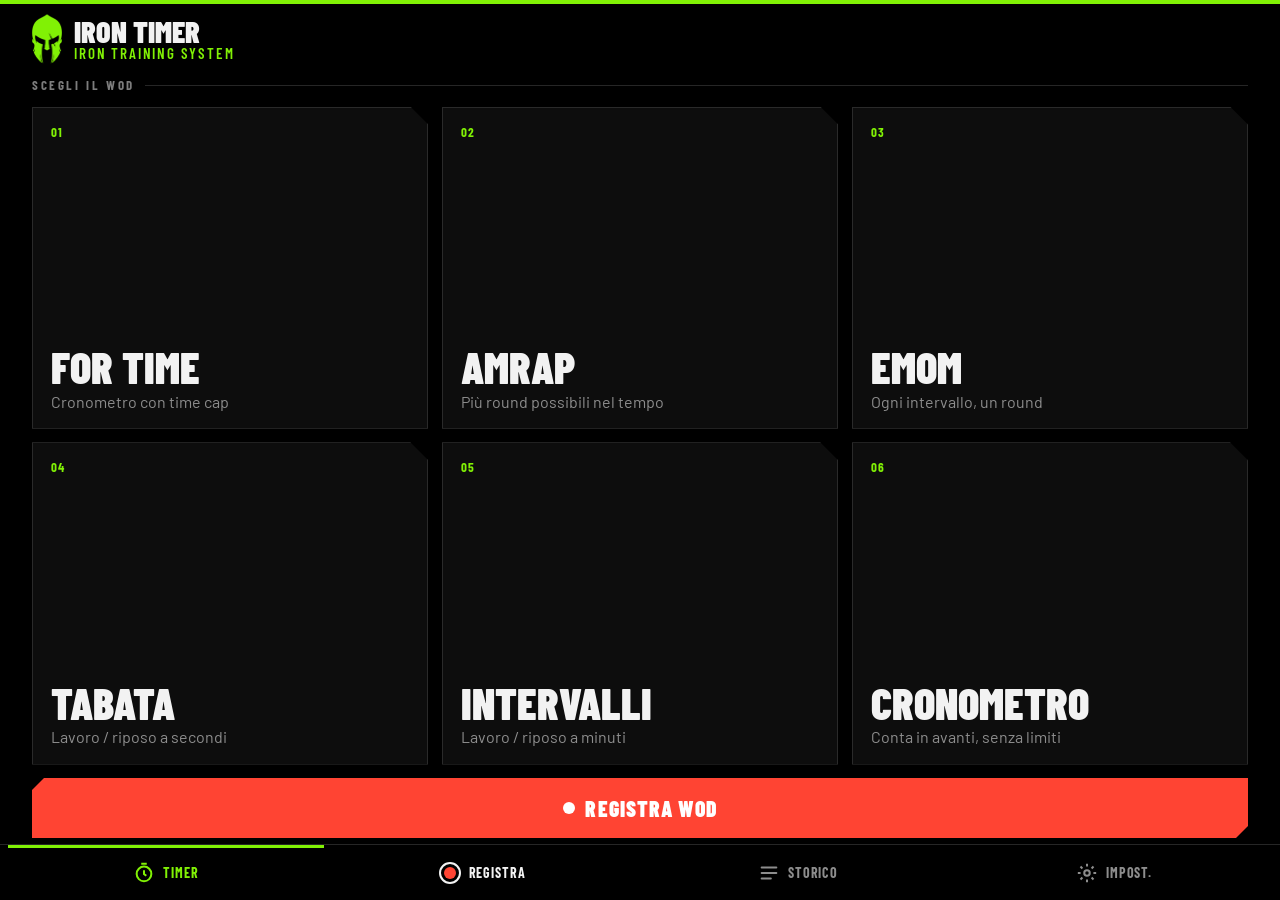
==== commit b6f267ae: "Home: torna il nome Iron Training System sotto il titolo Co-Authored-By: Claude Opus 5.5 <noreply@an" ====
--- a/index.html
+++ b/index.html
@@ -338,7 +338,7 @@
 
 <!-- HOME -->
 <section class="view on navpad" id="home">
-  <div class="hdr"><img src="img/helmet.png" alt=""><div class="tt">Iron Timer<small>Forging elite athletes</small></div></div>
+  <div class="hdr"><img src="img/helmet.png" alt=""><div class="tt">Iron Timer<small>Iron Training System</small></div></div>
   <div class="inst" id="inst"><div class="grow" id="instTxt"></div><button class="go" id="instGo" hidden>Installa</button><button class="x" id="instX">×</button></div>
   <div class="fit">
     <div class="slabel">Scegli il WOD</div>
@@ -426,7 +426,7 @@
     <div class="field"><span class="flabel">Il tuo nome (per i video)</span><input class="txt" id="setName" placeholder="Nome atleta" maxlength="30"></div>
     <div class="field"><span class="flabel">Qualità video</span><div class="seg" id="setQ"></div></div>
     <div class="field"><div class="btnrow"><button class="cta sec" id="setClear" style="height:clamp(36px,calc(var(--vh)*5.6),46px);font-size:16px">Cancella storico</button></div>
-      <div class="foot">Iron Timer v6 · Iron Training System · I dati restano su questo dispositivo</div></div>
+      <div class="foot">Iron Timer v7 · Iron Training System · I dati restano su questo dispositivo</div></div>
   </div>
 </section>
 
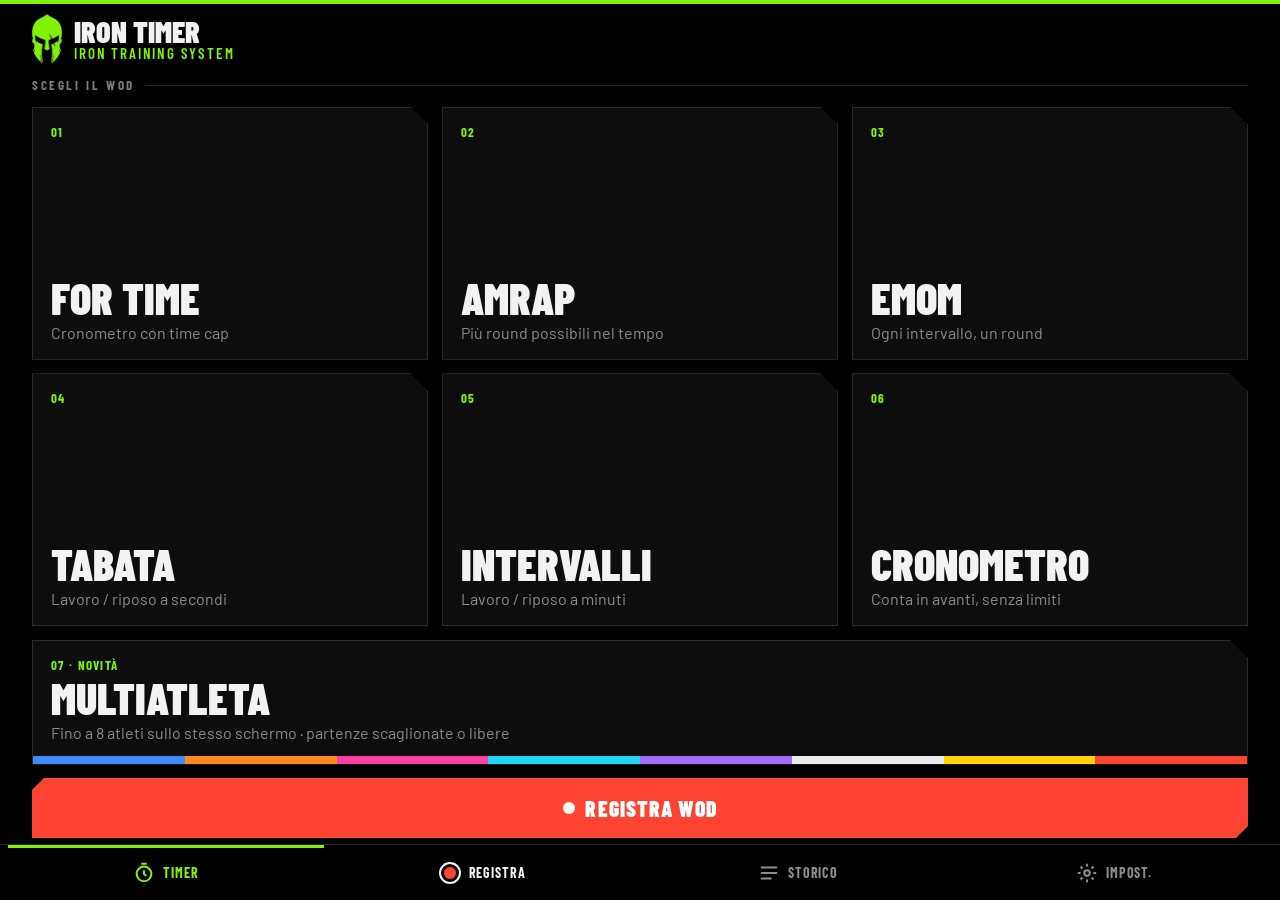
==== commit 05a69c78: "Multiatleta anche su telefono (4 atleti) e tablet (8); pagina Istruzioni in Impostazioni su mobile e" ====
--- a/index.html
+++ b/index.html
@@ -99,6 +99,17 @@
 .stp button{width:var(--btn);height:var(--btn);border-radius:12px;background:var(--p2);border:1px solid var(--b);font-size:calc(var(--btn)*.48);font-weight:600;flex:none}
 .stp button:active{border-color:var(--g);color:var(--g)}
 .stp .val{flex:1;text-align:center;font-family:var(--cond);font-weight:800;font-size:clamp(26px,calc(var(--vh)*6.5),64px);line-height:1;font-variant-numeric:tabular-nums;white-space:nowrap}
+.stp .val{cursor:text}
+.stp .valin{width:100%;background:none;border:0;border-bottom:2px solid var(--g);border-radius:0;padding:0;outline:none;text-align:center;font:inherit;color:var(--g);line-height:1.1;-webkit-user-select:text;user-select:text}
+.stp .valin::placeholder{color:var(--m);opacity:1}
+.stp .valt{display:flex;align-items:center;justify-content:center;gap:.04em;min-width:0;font-size:clamp(24px,calc(var(--vh)*5.6),56px)}
+.stp .valt{container-type:inline-size}
+.stp .valt>*{font-size:min(1em,21cqw)}
+.stp .valt i{font-style:normal;color:var(--m)}
+.stp .valt .valin{width:1.2em;flex:none;padding:.08em 0;background:var(--p2);border:0;border-bottom:2px solid var(--b)}
+.stp .valt .valin:focus{border-bottom-color:var(--g)}
+.stp .valt:not(:focus-within) .valin{color:var(--t)}
+.stp .valt.zero:not(:focus-within) .valin{color:var(--m)}
 .stp .val small{font-size:.4em;color:var(--m);font-weight:600;margin-left:4px}
 .stp .val .none{font-size:.62em}
 .txt{width:100%;height:clamp(36px,calc(var(--vh)*5.6),48px);border-radius:10px;background:var(--p2);border:1px solid var(--b);padding:0 12px;font-size:16px;-webkit-user-select:text;user-select:text}
@@ -333,6 +344,7 @@
   .mode .d{display:none}
 }
 </style>
+<link rel="stylesheet" href="mmulti.css">
 </head>
 <body>
 
@@ -426,7 +438,7 @@
     <div class="field"><span class="flabel">Il tuo nome (per i video)</span><input class="txt" id="setName" placeholder="Nome atleta" maxlength="30"></div>
     <div class="field"><span class="flabel">Qualità video</span><div class="seg" id="setQ"></div></div>
     <div class="field"><div class="btnrow"><button class="cta sec" id="setClear" style="height:clamp(36px,calc(var(--vh)*5.6),46px);font-size:16px">Cancella storico</button></div>
-      <div class="foot">Iron Timer v7 · Iron Training System · I dati restano su questo dispositivo</div></div>
+      <div class="foot">Iron Timer v9 · Iron Training System · I dati restano su questo dispositivo</div></div>
   </div>
 </section>
 
@@ -496,6 +508,8 @@
   <button class="back" id="sgStay" style="justify-content:center">Usa comunque questo browser</button>
 </div>
 <div class="toast" id="toast"></div>
-<script src="app.js"></script>
+<script src="app.js?v=9"></script>
+<script src="mmulti.js?v=2"></script>
+<script src="help.js?v=1"></script>
 </body>
 </html>
--- a/mmulti.css
+++ b/mmulti.css
@@ -0,0 +1,73 @@
+/* Iron Timer (telefono / tablet) — Multiatleta */
+:root{--y:#ffd400}
+/* home: the Multiatleta tile spans the whole row, with the athletes' colours along the bottom */
+.grid{grid-template-rows:repeat(3,1fr) auto}
+.mode.multi{grid-column:1/-1;position:relative;justify-content:center;gap:4px;padding-bottom:calc(clamp(8px,calc(var(--vh)*1.4),14px) + 8px)}
+.mode.multi .stripe{position:absolute;left:0;right:0;bottom:0;height:8px;display:flex}
+.mode.multi .stripe i{flex:1}
+@media (min-width:700px) and (orientation:portrait){.grid{grid-template-rows:repeat(3,1fr) auto}}
+@media (orientation:landscape){.grid{grid-template-rows:repeat(2,1fr) auto}}
+@media (orientation:landscape) and (max-height:430px){.mode.multi .d{display:none}.mode.multi .num{display:none}}
+
+/* setup */
+.msmain{flex:1;min-height:0;display:flex;flex-direction:column;gap:var(--gap)}
+.msmain .field{flex:none}
+#msStag{display:grid;grid-template-columns:auto 1fr;align-items:center;gap:8px 12px}
+#msStag[hidden],#msFree[hidden]{display:none}
+.mswod{height:clamp(36px,calc(var(--vh)*5.6),46px);border-radius:10px;background:var(--p2);border:1px solid var(--b);font-family:var(--cond);font-weight:800;font-size:18px;text-transform:uppercase;color:var(--g);text-align:left;padding:0 12px}
+#msStag .stp{justify-self:stretch}
+.msnames{flex:1 1 auto!important;min-height:0;justify-content:flex-start!important}
+#msNames{display:grid;grid-template-columns:1fr 1fr;gap:8px}
+#msNames .txt{height:clamp(34px,calc(var(--vh)*5),44px)}
+#mpModes{flex:1;min-height:0;grid-template-rows:repeat(3,1fr)}
+@media (orientation:landscape){#mpModes{grid-template-rows:repeat(2,1fr)}
+  .msmain{display:grid;grid-template-columns:1fr 1fr;grid-auto-rows:min-content;align-content:start}
+  .msnames{grid-row:span 3}#msStart{grid-column:2}}
+
+/* run */
+#multi{gap:8px;padding-top:calc(var(--st) + 8px);padding-bottom:calc(var(--sb) + 6px)}
+.mtop{display:flex;align-items:center;justify-content:space-between;gap:10px;flex:none;font-family:var(--cond);font-weight:800;font-size:clamp(15px,calc(var(--vh)*2.4),22px);text-transform:uppercase;color:var(--m)}
+.mtop span{white-space:nowrap;overflow:hidden;text-overflow:ellipsis}
+.mmbtn{width:44px;height:38px;flex:none;border:1px solid var(--b);background:var(--p2);color:var(--t);font-size:22px;border-radius:8px}
+.mhint{flex:none;text-align:center;font-size:12px;color:var(--m)}
+@media (orientation:landscape) and (max-height:430px){.mhint{display:none}}
+#mgrid{flex:1;min-height:0;display:grid;gap:8px}
+#mgrid .mt{position:relative;display:flex;flex-direction:column;align-items:center;justify-content:center;min-width:0;min-height:0;
+  --bw:clamp(5px,1.2vmin,10px);--bh:calc(var(--fl)*1.6);
+  background:var(--p);border:var(--bw) solid var(--ac);border-top-width:var(--bh);padding:4px;color:var(--t);font-family:var(--cond);
+  -webkit-user-select:none;user-select:none;-webkit-touch-callout:none;touch-action:manipulation}
+#mgrid .mt:active{filter:brightness(1.15)}
+.mt .tn{position:absolute;top:calc(-1 * var(--bh));height:var(--bh);left:2px;right:38%;display:flex;gap:6px;align-items:center;font-weight:800;font-size:calc(var(--fl)*1.1);line-height:1;text-transform:uppercase;white-space:nowrap;overflow:hidden;color:#000}
+.mt .tn i{font-style:normal}
+.mt .tn b{overflow:hidden;text-overflow:ellipsis}
+.mt .tmd{position:absolute;top:calc(-1 * var(--bh));height:var(--bh);display:flex;align-items:center;right:2px;max-width:40%;font-weight:700;font-size:calc(var(--fl)*.75);line-height:1;color:rgba(0,0,0,.65);text-transform:uppercase;white-space:nowrap;overflow:hidden}
+.mt .tph{font-weight:800;font-size:var(--fp);line-height:1;letter-spacing:.08em;text-transform:uppercase;color:var(--g);min-height:1em}
+.mt .tbig{font-weight:800;font-size:var(--fs);line-height:.95;font-variant-numeric:tabular-nums;color:var(--g);white-space:nowrap}
+.mt .tbig.long{font-size:calc(var(--fs)*.72)}
+.mt .tsub{font-weight:700;font-size:calc(var(--fp)*.85);line-height:1.1;text-transform:uppercase;min-height:1.1em;color:var(--t)}
+.mt .tbar{position:absolute;left:0;bottom:0;height:5px;background:var(--g);width:0}
+#mgrid .mt.idle .tbig{color:var(--t)}
+#mgrid .mt.wait{opacity:.5}
+#mgrid .mt.wait .tbig,#mgrid .mt.wait .tph{color:var(--m)}
+#mgrid .mt.paused .tbig{opacity:.45}
+#mgrid .mt.paused .tph{color:var(--t)}
+#mgrid .mt.rest{background:#2a0705}
+#mgrid .mt.rest .tbig,#mgrid .mt.rest .tph{color:var(--red)}
+#mgrid .mt.cdb{background:#2b2500;box-shadow:inset 0 0 0 4px var(--y)}
+#mgrid .mt.cdb .tbig,#mgrid .mt.cdb .tph{color:var(--y)}
+#mgrid .mt.cdb .tbig{font-size:var(--fc)}
+#mgrid .mt.done{background:#0d1a00}
+#mgrid .mt.done .tbig{color:#fff}
+#mgrid .mt.last{background:#fff}
+#mgrid .mt.yfull{background:var(--y)}
+#mgrid .mt.gfull{background:var(--g)}
+#mgrid .mt.rfull{background:var(--red)}
+#mgrid .mt.last *,#mgrid .mt.yfull *,#mgrid .mt.gfull *,#mgrid .mt.rfull *{color:#000!important}
+#mgrid .mt.last .tbar,#mgrid .mt.gfull .tbar{background:#000}
+
+/* athlete / general menu */
+#mmenu{position:absolute;inset:0;background:rgba(0,0,0,.75);display:flex;align-items:center;justify-content:center;z-index:5;padding:16px}
+#mmenu[hidden]{display:none}
+#mmenu .mbox{background:var(--p);border:2px solid var(--g);padding:18px;display:flex;flex-direction:column;gap:12px;width:min(420px,100%)}
+#mmenu h2{margin:0;font:800 26px/1 var(--cond);text-transform:uppercase;color:var(--g)}
+#mmBtns{display:flex;flex-direction:column;gap:8px}
